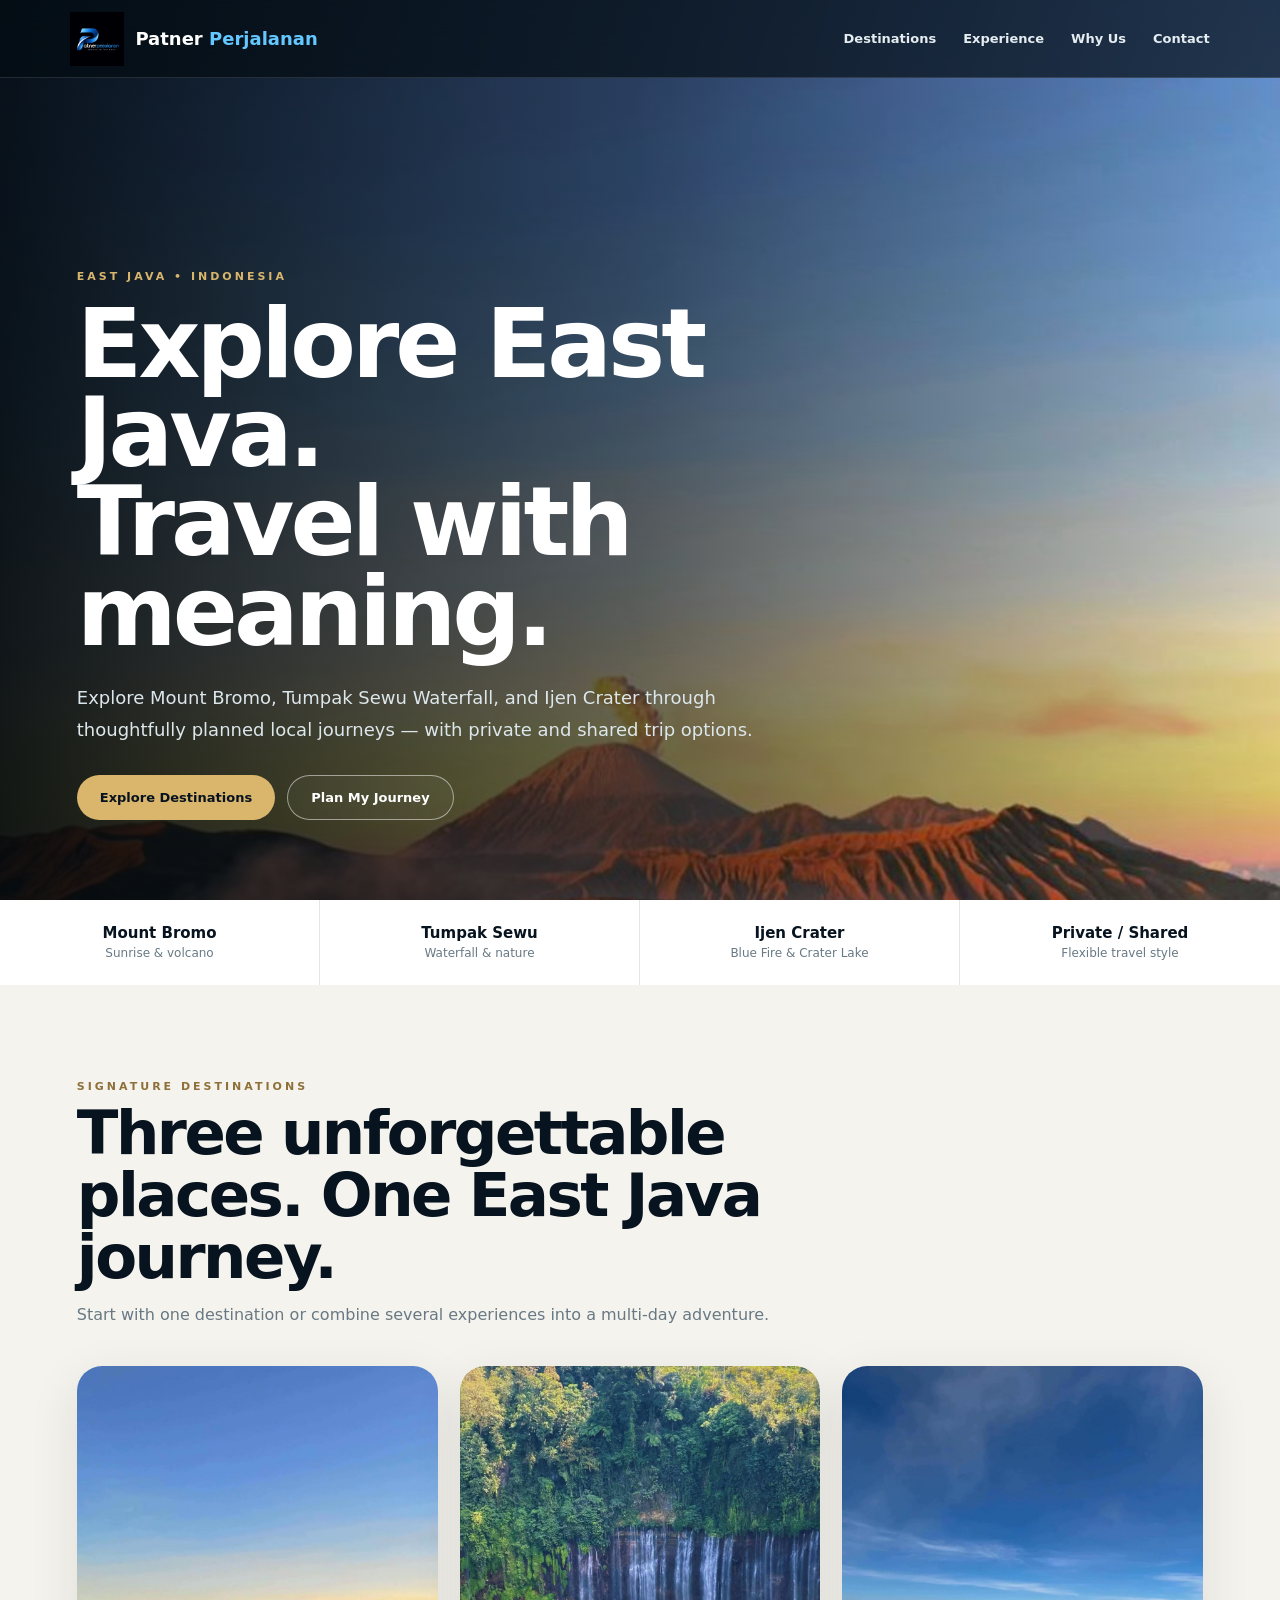
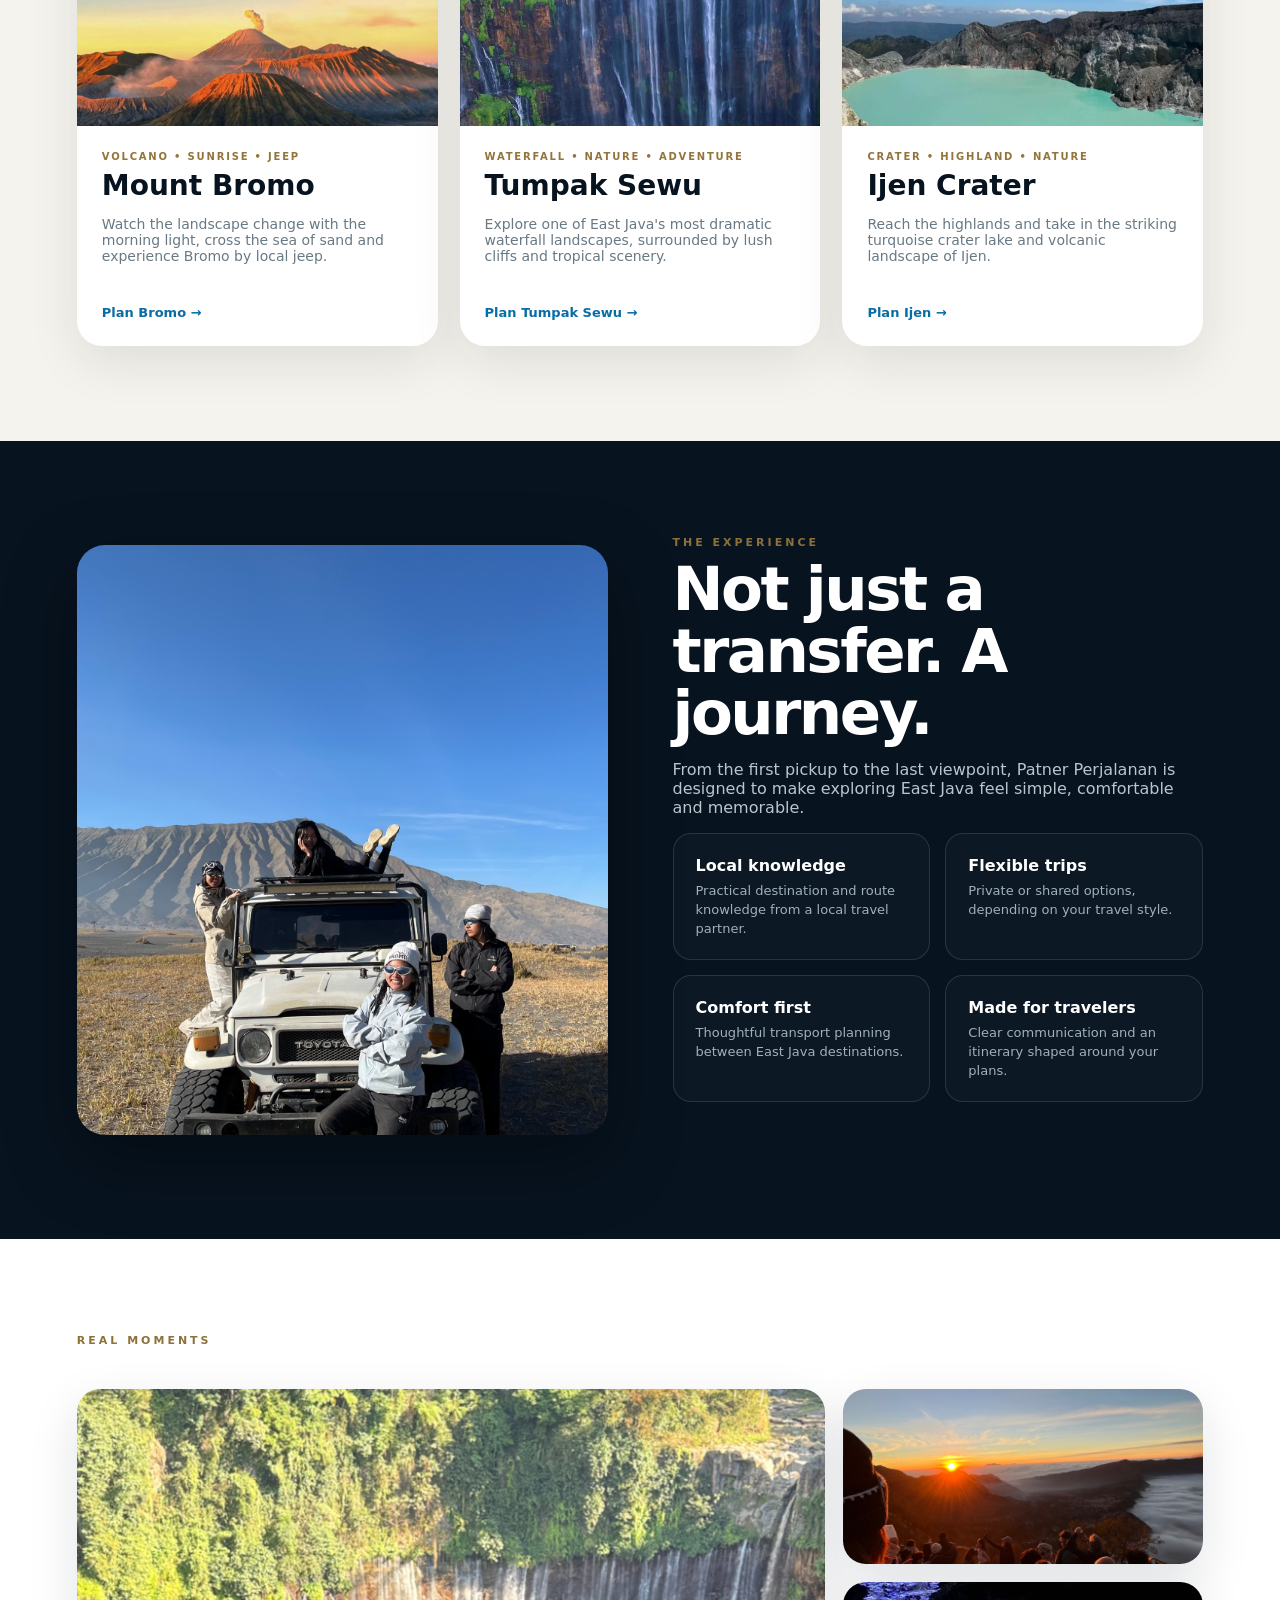
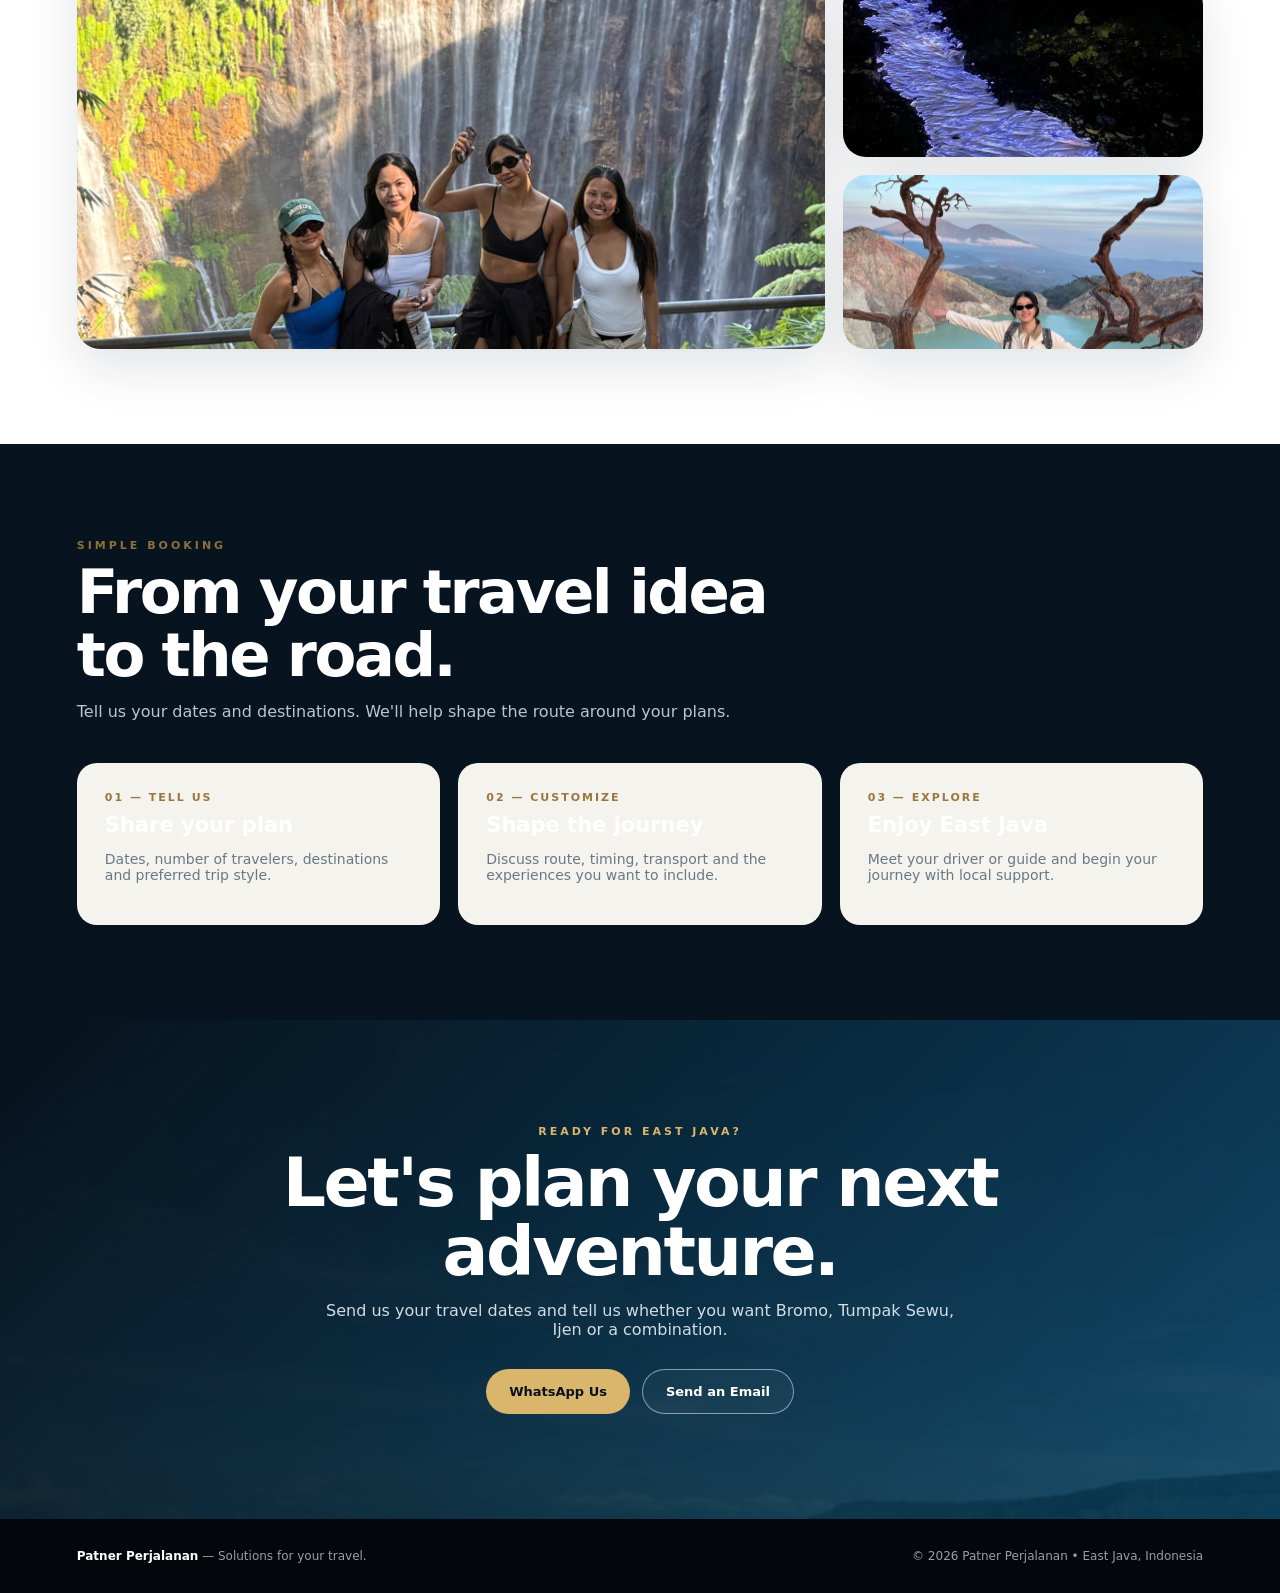
==== index.html @ 52e8eb00 "Add files via upload" ====
<!doctype html>
<html lang="en">
<head>
<meta charset="utf-8">
<meta name="viewport" content="width=device-width, initial-scale=1">
<title>Patner Perjalanan | Explore East Java</title>
<meta name="description" content="Private and shared East Java journeys to Mount Bromo, Tumpak Sewu and Ijen Crater.">
<meta name="robots" content="index, follow">
<meta name="author" content="Patner Perjalanan">
<meta property="og:type" content="website">
<meta property="og:title" content="Patner Perjalanan | Explore East Java">
<meta property="og:description" content="Private and shared East Java journeys to Mount Bromo, Tumpak Sewu and Ijen Crater.">
<meta property="og:site_name" content="Patner Perjalanan">
<meta name="twitter:card" content="summary_large_image">
<meta name="twitter:title" content="Patner Perjalanan | Explore East Java">
<meta name="twitter:description" content="Private and shared East Java journeys to Mount Bromo, Tumpak Sewu and Ijen Crater.">
<script type="application/ld+json">
{
  "@context": "https://schema.org",
  "@type": "TravelAgency",
  "name": "Patner Perjalanan",
  "description": "Private and shared East Java journeys to Mount Bromo, Tumpak Sewu and Ijen Crater.",
  "telephone": "+6285850871451",
  "email": "www.patnerperjalanan@gmail.com",
  "areaServed": "East Java, Indonesia",
  "knowsAbout": ["Mount Bromo", "Tumpak Sewu Waterfall", "Ijen Crater"]
}
</script>
<style>
:root{--ink:#07131f;--ink2:#0c2535;--blue:#087ed0;--sky:#64c7ff;--gold:#d9b66c;--cream:#f5f3ed;--muted:#687984;--white:#fff}
*{box-sizing:border-box}html{scroll-behavior:smooth}
body{margin:0;font-family:Inter,ui-sans-serif,system-ui,-apple-system,"Segoe UI",sans-serif;color:var(--ink);background:var(--cream)}
a{text-decoration:none;color:inherit}.nav{position:fixed;z-index:50;top:0;left:0;right:0;height:78px;padding:10px 5.5%;display:flex;align-items:center;justify-content:space-between;background:rgba(4,12,19,.68);backdrop-filter:blur(16px);border-bottom:1px solid rgba(255,255,255,.12)}
.brand{display:flex;align-items:center;gap:11px;color:#fff;font-weight:850}.brand img{width:54px;height:54px;object-fit:contain}.brand span{font-size:18px}.brand b{color:var(--sky)}
.links{display:flex;gap:27px;color:#e5edf1;font-size:13px;font-weight:750}.links a:hover{color:var(--sky)}
.hero{min-height:100svh;padding:145px 6% 80px;display:flex;align-items:flex-end;color:#fff;background:linear-gradient(90deg,rgba(2,8,13,.93),rgba(2,8,13,.58) 50%,rgba(2,8,13,.08)),url("[data-uri]") center/cover}
.hero-inner{max-width:880px}.eyebrow{font-size:11px;letter-spacing:3px;text-transform:uppercase;color:var(--gold);font-weight:850}
h1{font-size:clamp(50px,8vw,96px);line-height:.93;letter-spacing:-4px;margin:17px 0 25px}
.hero p{max-width:690px;font-size:18px;line-height:1.75;color:#dce7ec;margin:0}
.actions{display:flex;gap:12px;flex-wrap:wrap;margin-top:30px}.btn{display:inline-flex;align-items:center;justify-content:center;padding:14px 23px;border-radius:999px;font-size:13px;font-weight:850;transition:.2s}.btn:hover{transform:translateY(-2px)}
.primary{background:var(--gold);color:#07131f}.outline{border:1px solid rgba(255,255,255,.5);color:#fff;background:rgba(255,255,255,.04)}
.stats{display:grid;grid-template-columns:repeat(4,1fr);background:#fff}.stat{text-align:center;padding:24px 12px;border-right:1px solid #e8e5de}.stat:last-child{border:0}.stat strong{display:block;font-size:15px}.stat span{font-size:12px;color:var(--muted)}
section{padding:95px 6%}.heading{max-width:750px;margin-bottom:42px}.heading .eyebrow{color:#8d7139}.heading h2{font-size:clamp(37px,5vw,61px);line-height:1.02;letter-spacing:-2.5px;margin:9px 0 15px}.heading p{color:var(--muted);font-size:16px}
.cards{display:grid;grid-template-columns:repeat(3,1fr);gap:22px}.card{background:#fff;border-radius:25px;overflow:hidden;box-shadow:0 15px 50px rgba(8,28,39,.10);transition:.25s}.card:hover{transform:translateY(-5px)}
.photo{height:360px;background-size:cover;background-position:center}.bromo{background-image:url("[data-uri]")}.sewu{background-image:url("[data-uri]")}.ijen{background-image:url("[data-uri]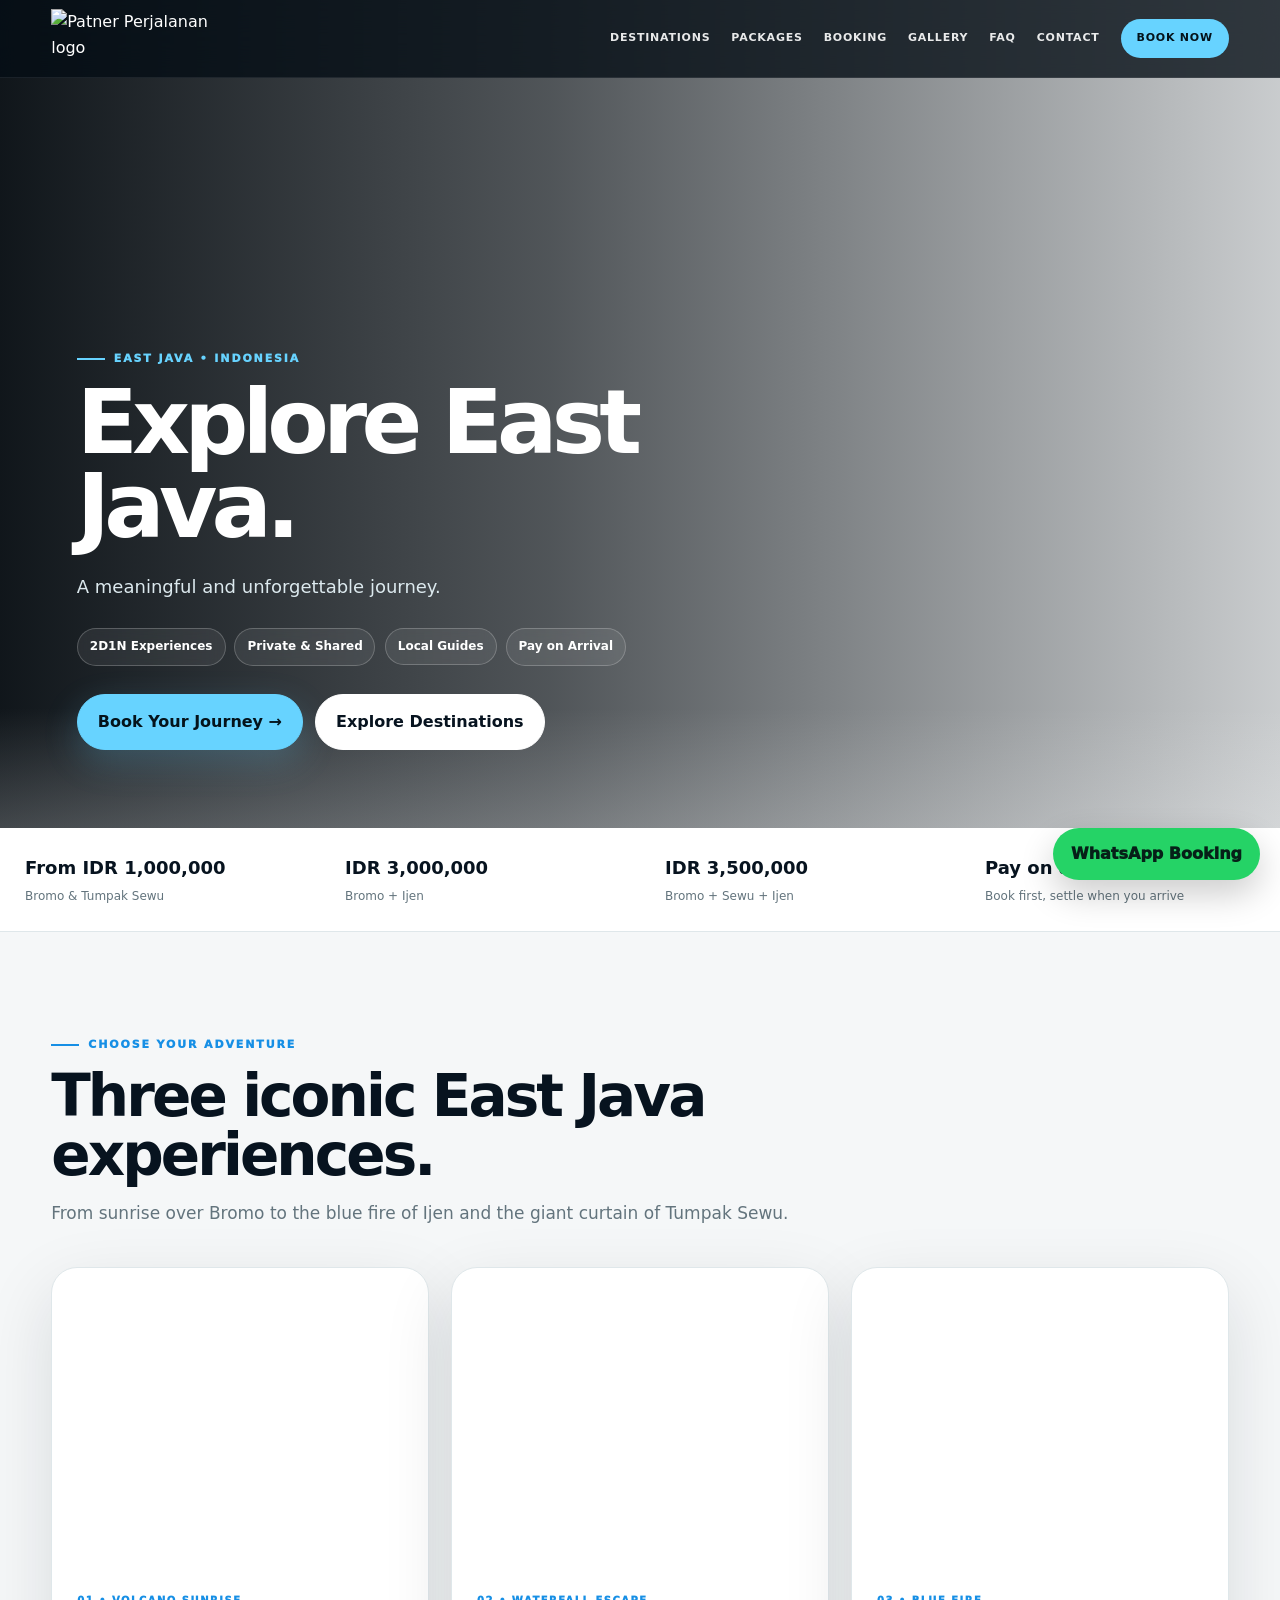
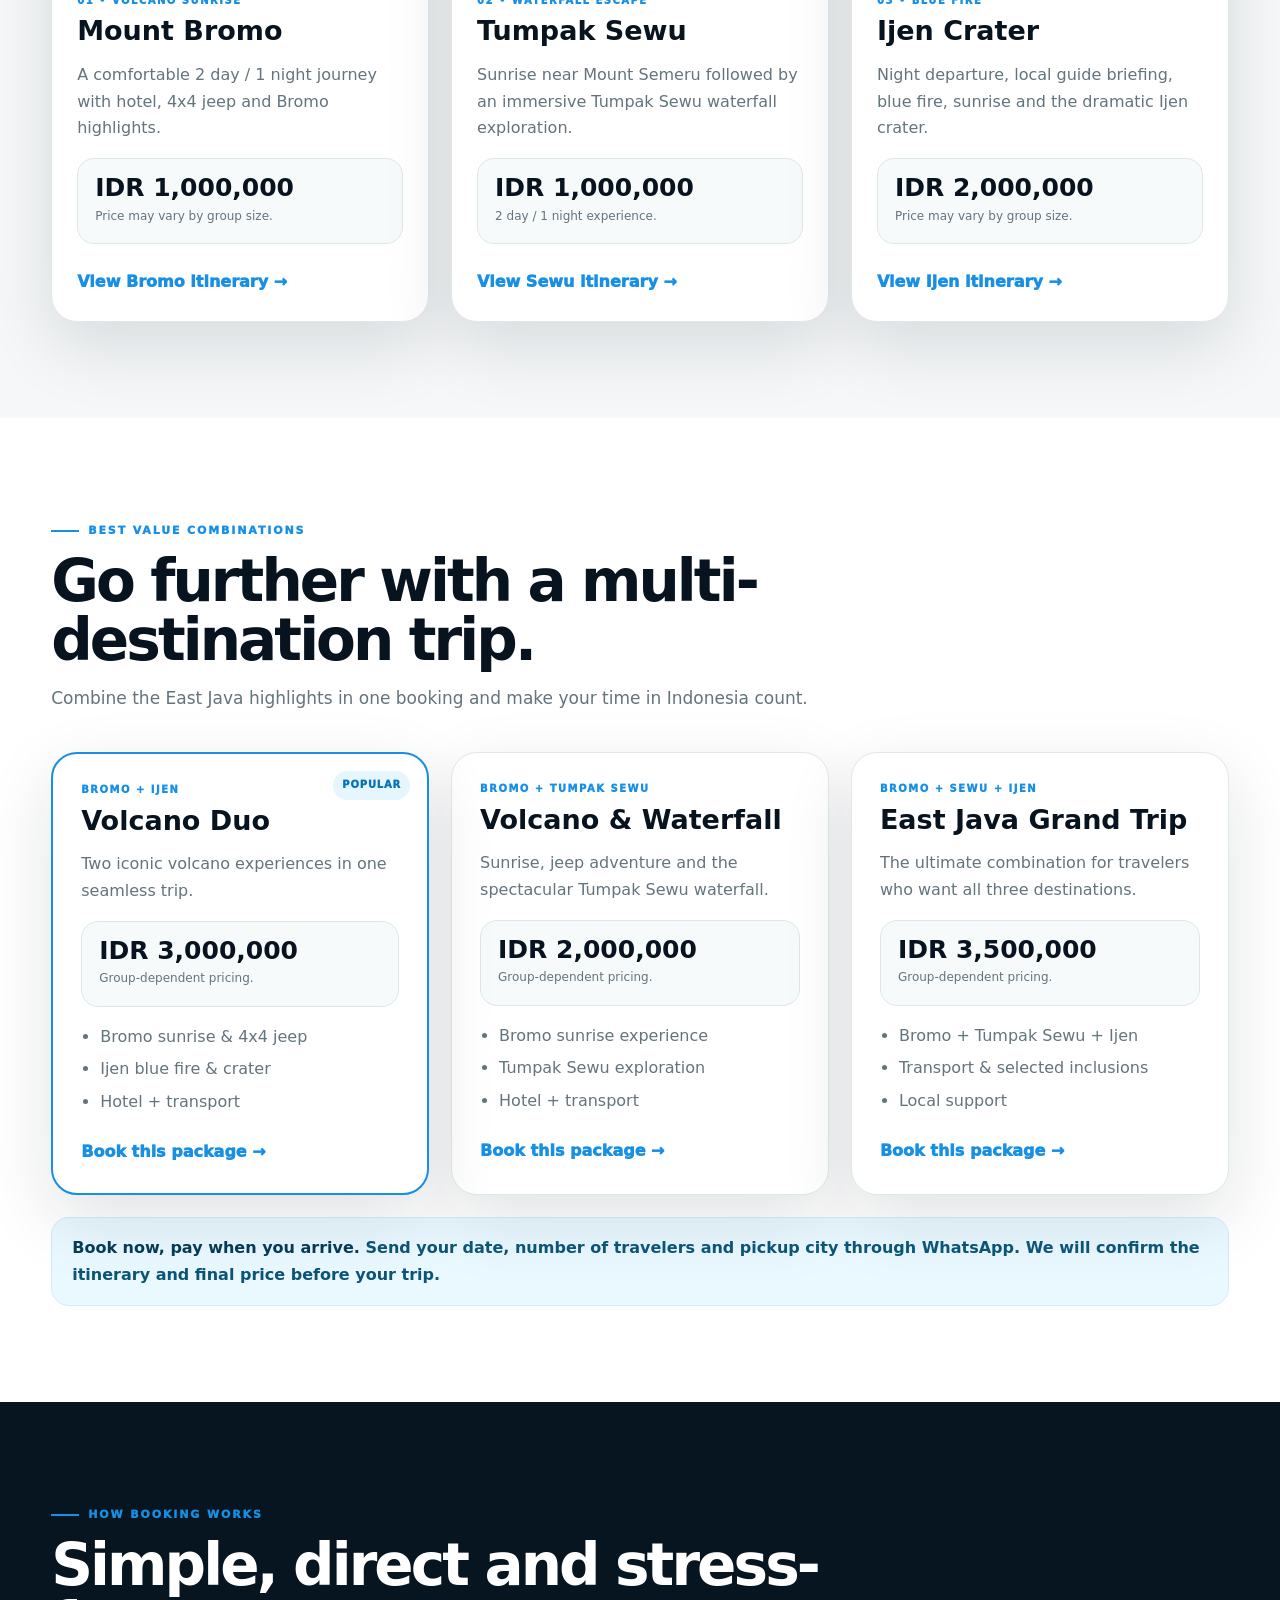
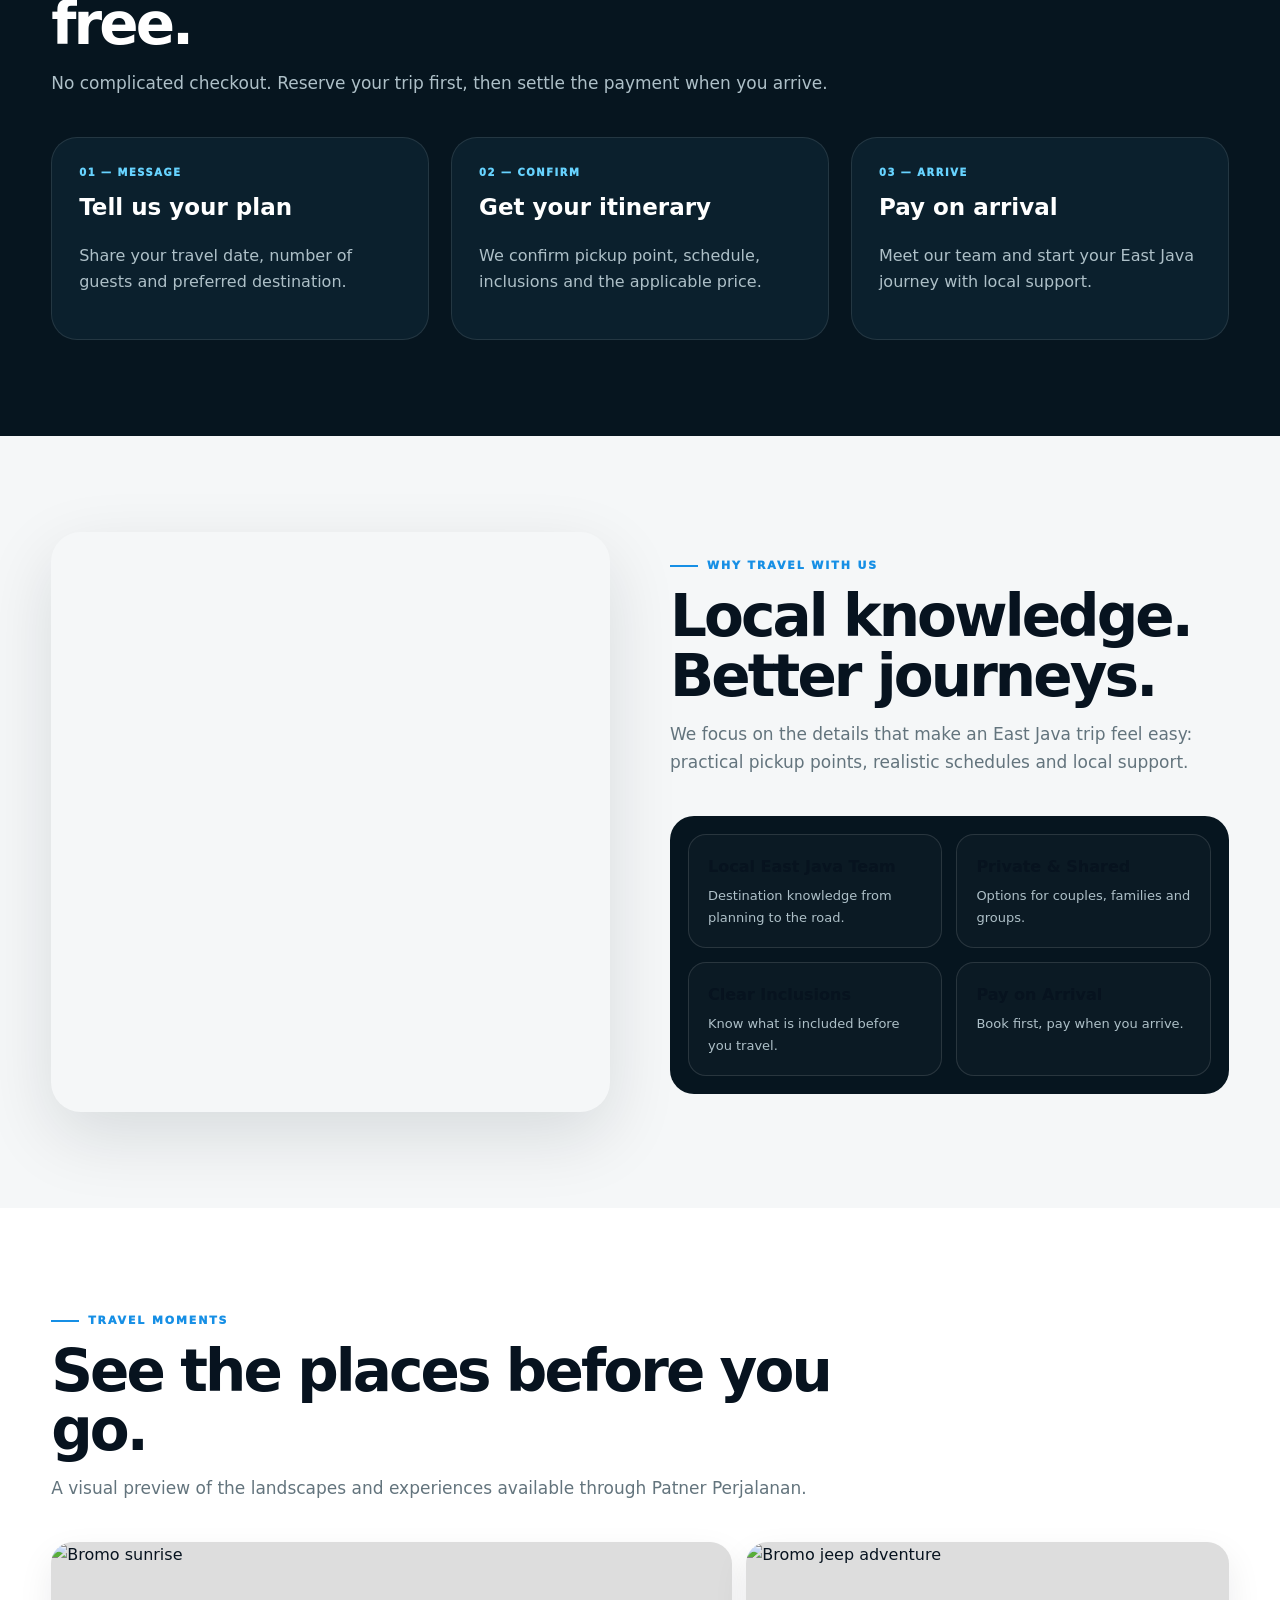
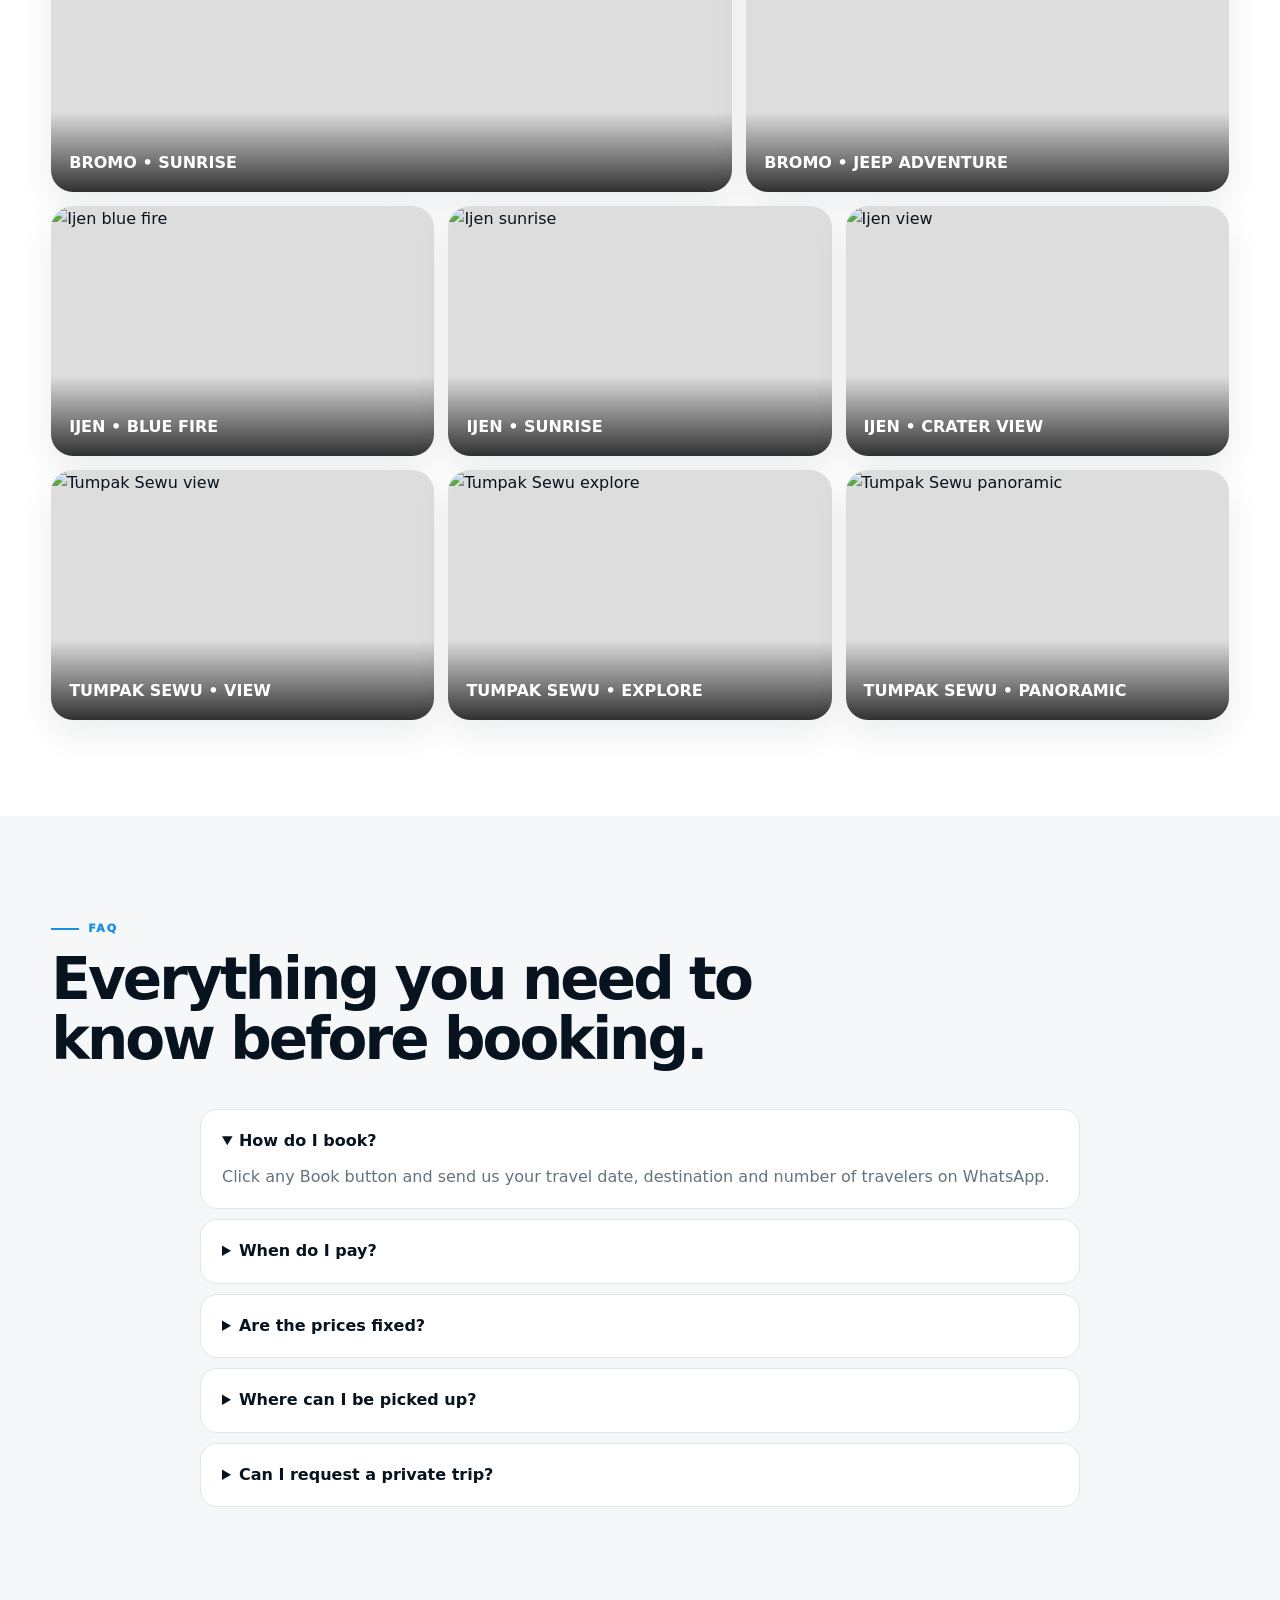
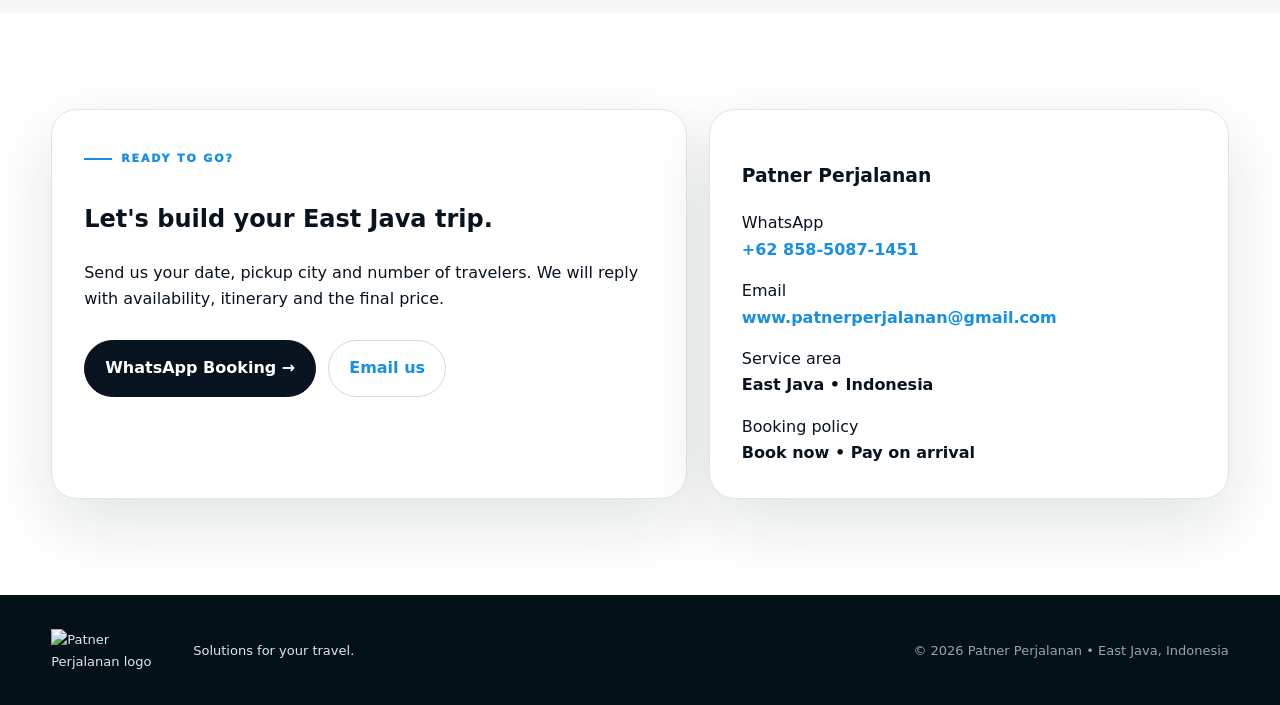
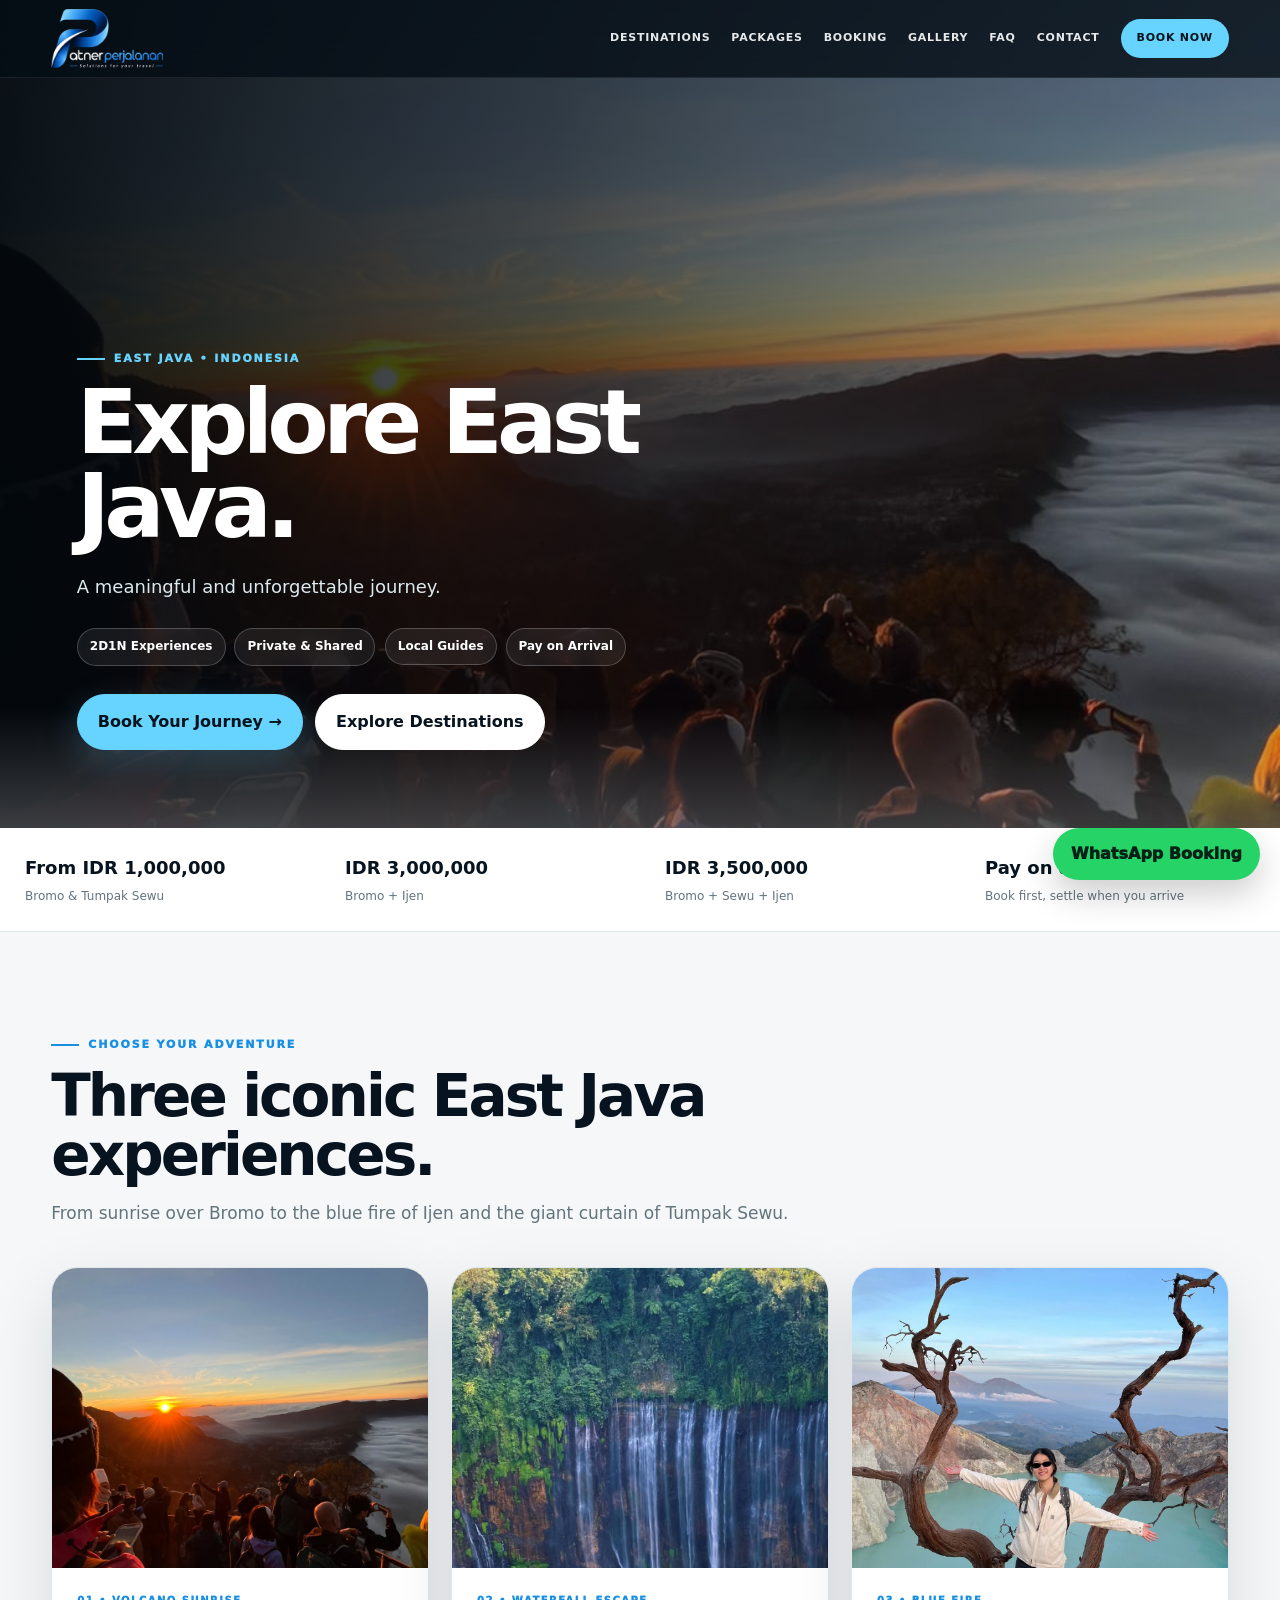
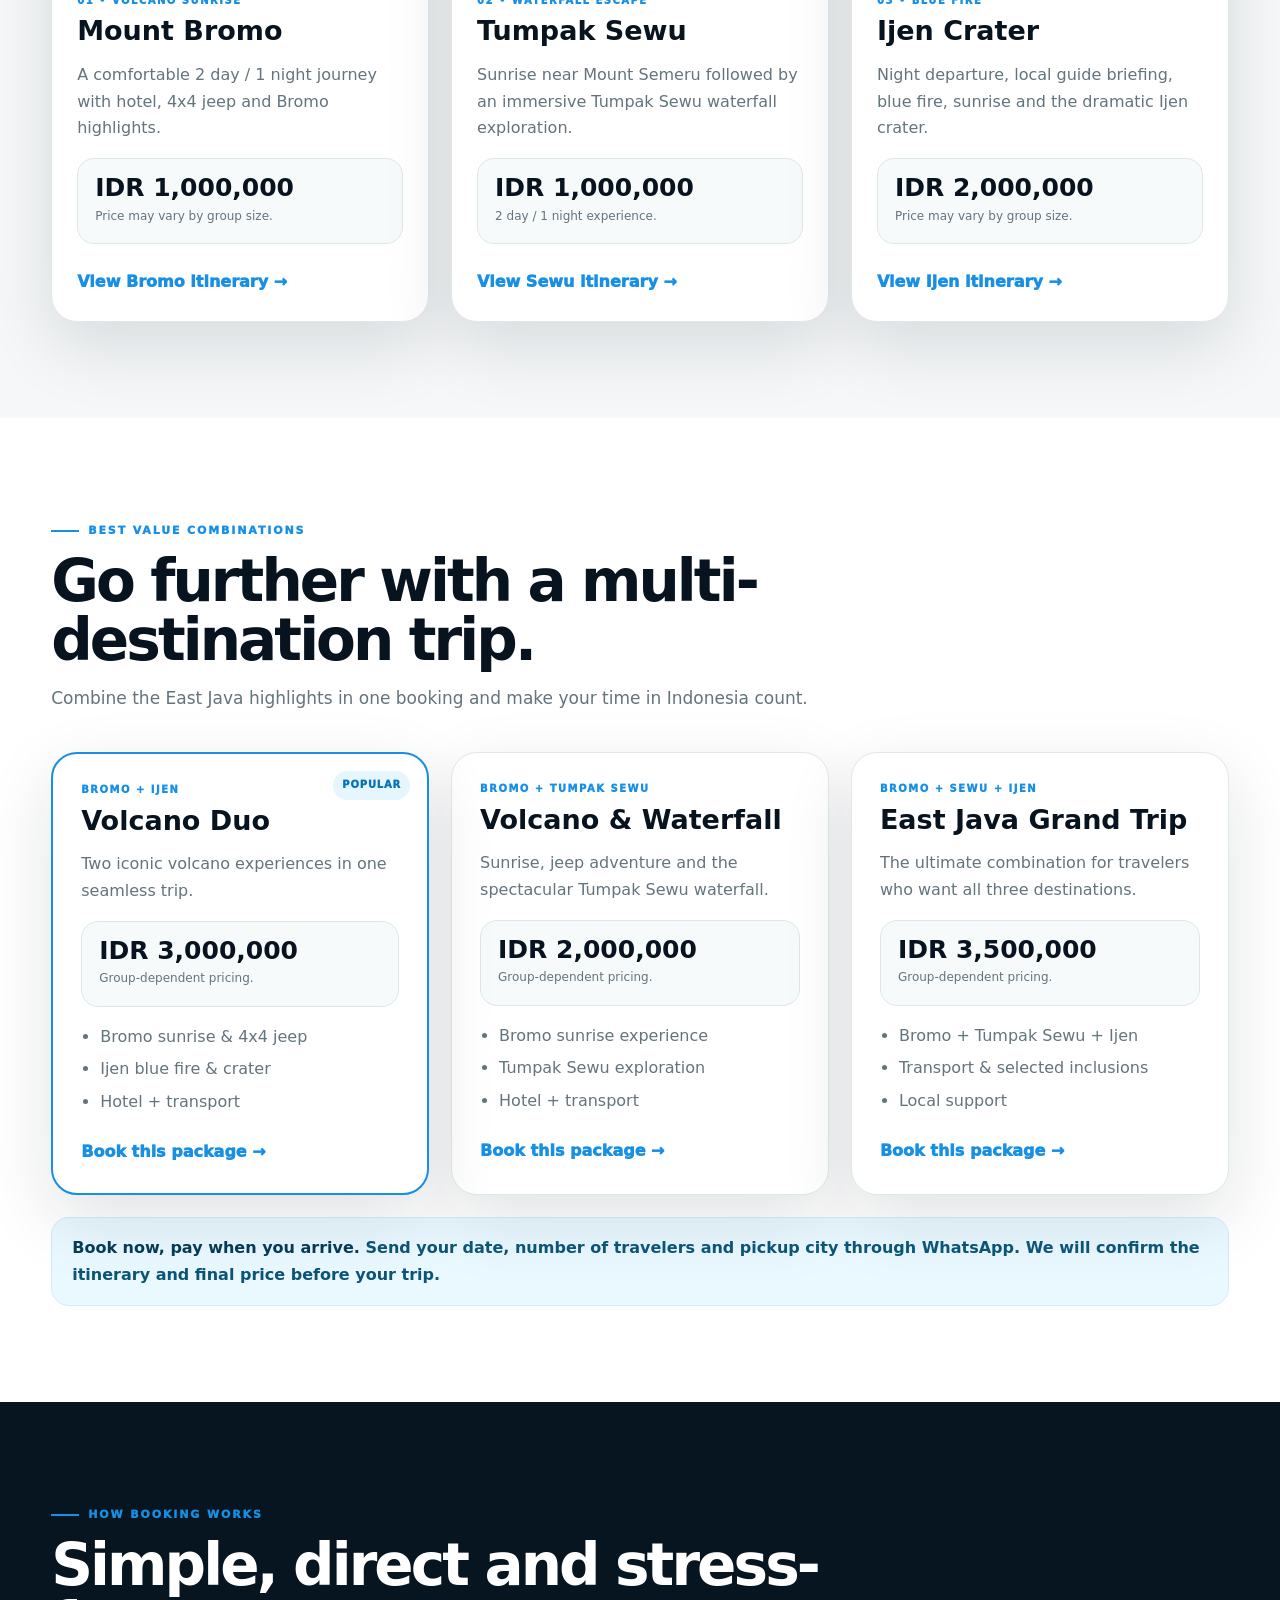
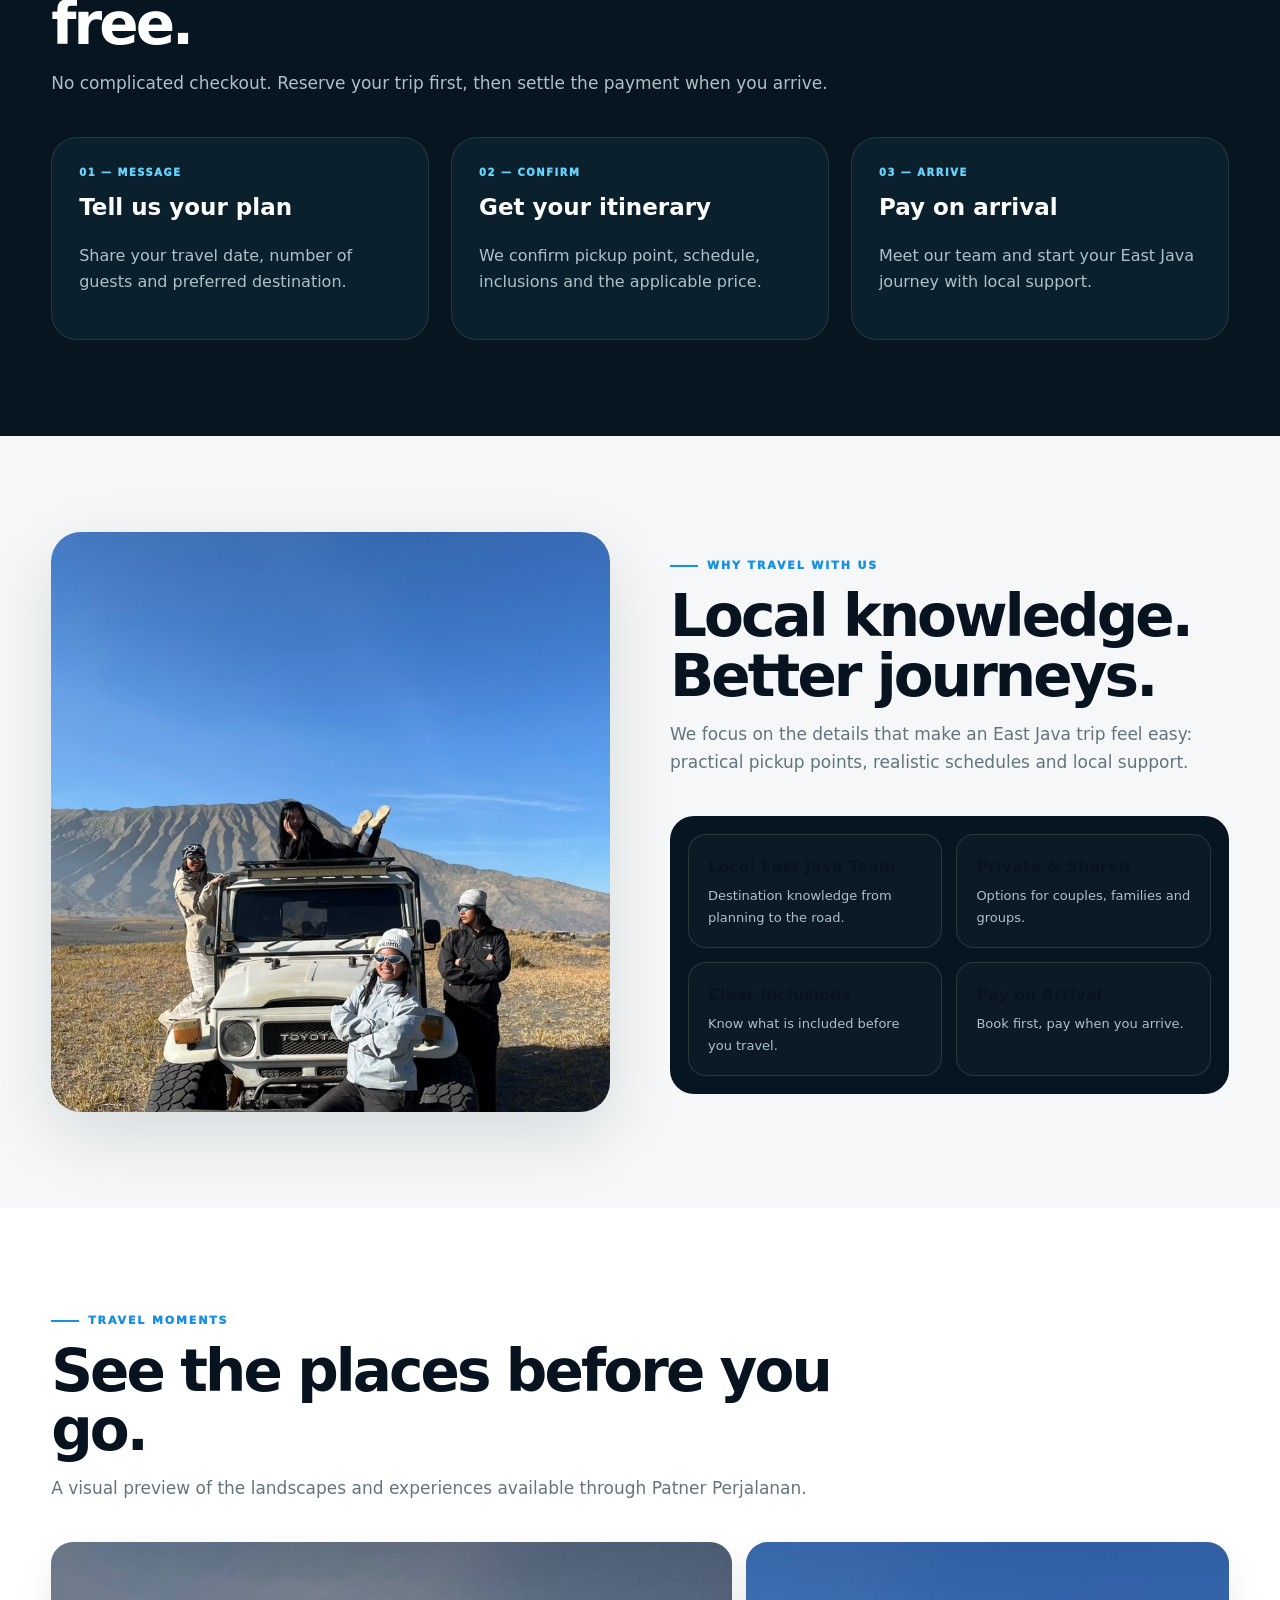
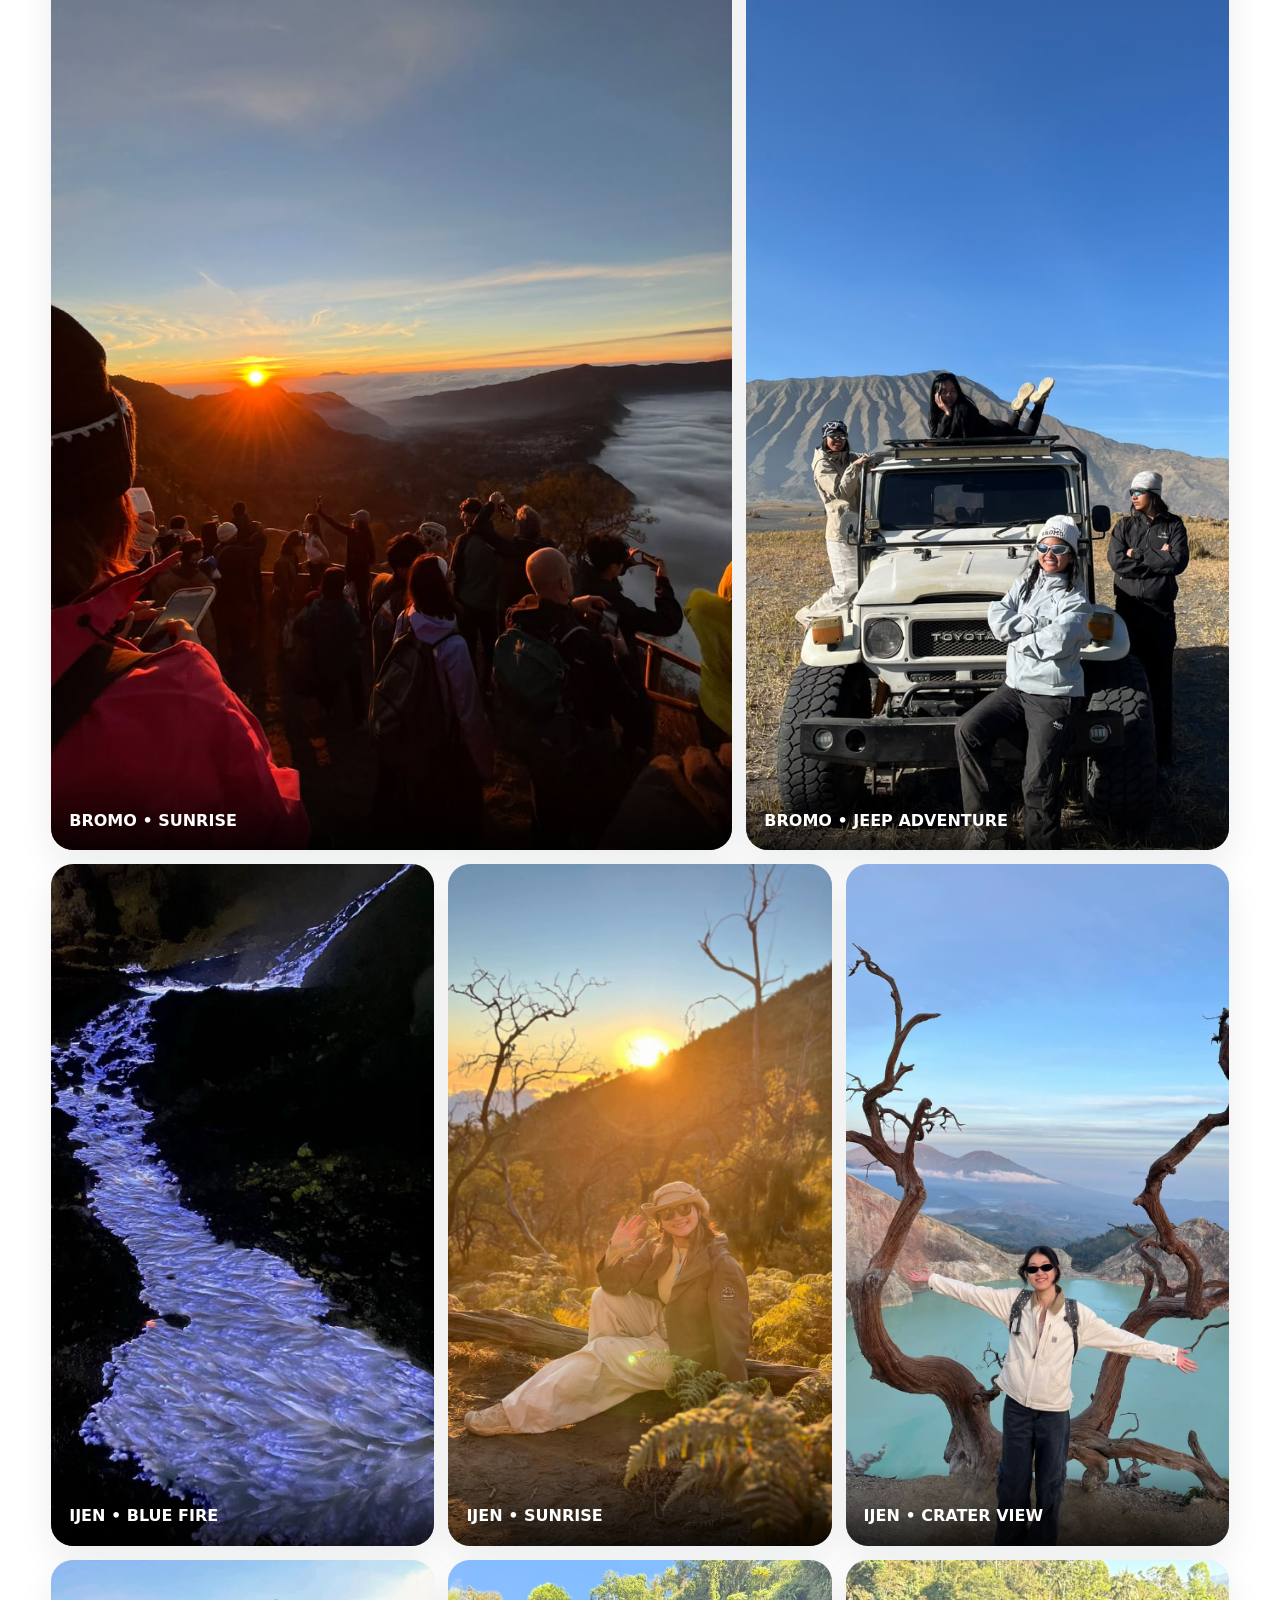
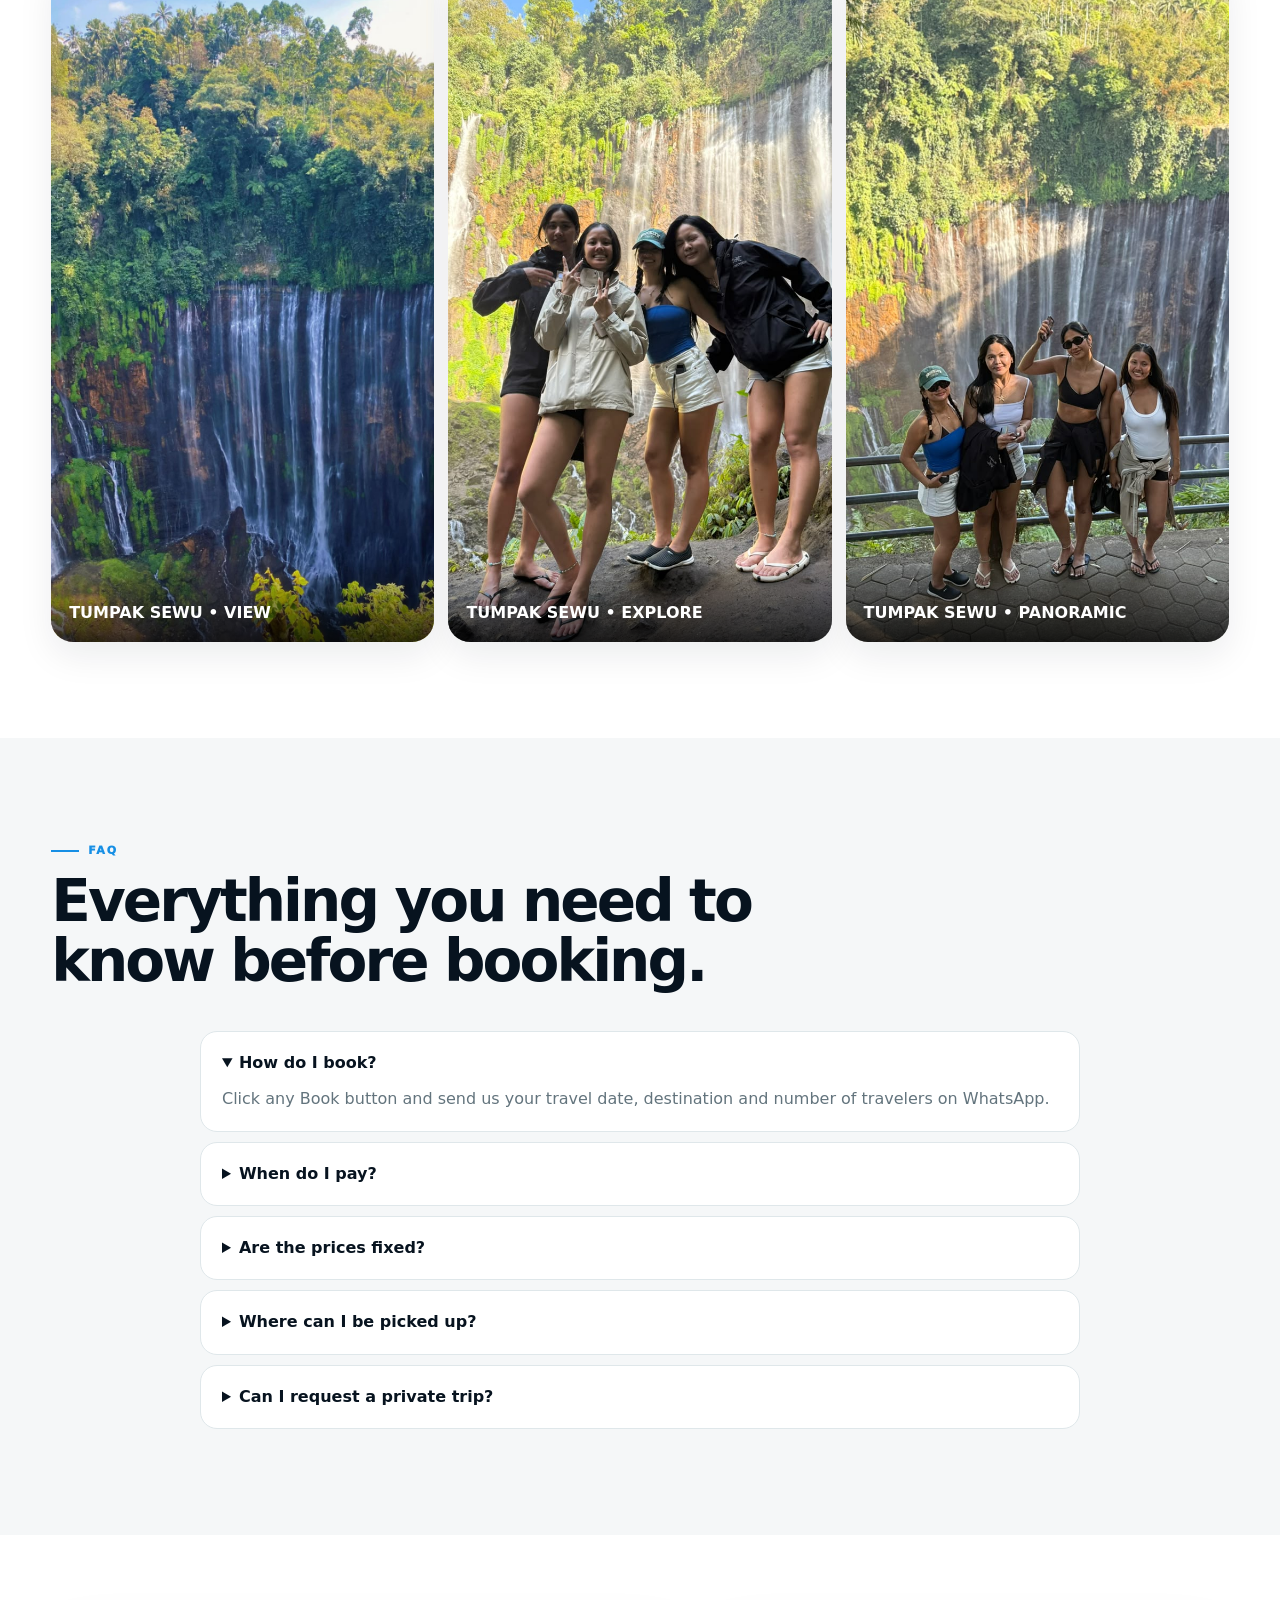
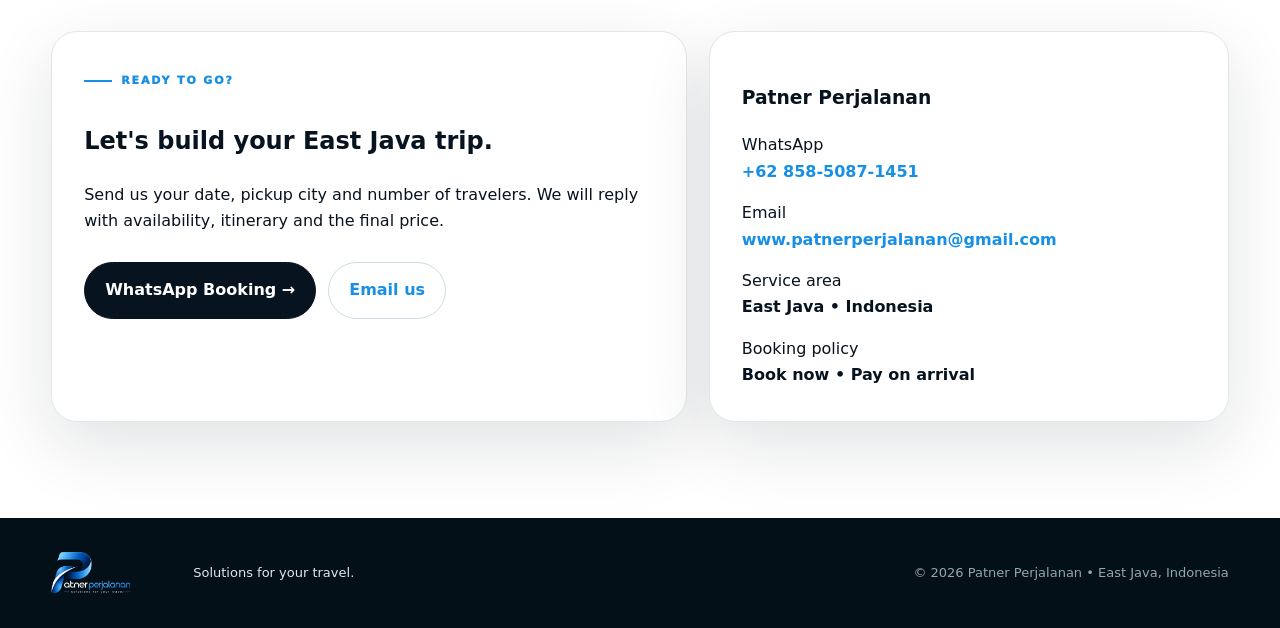
